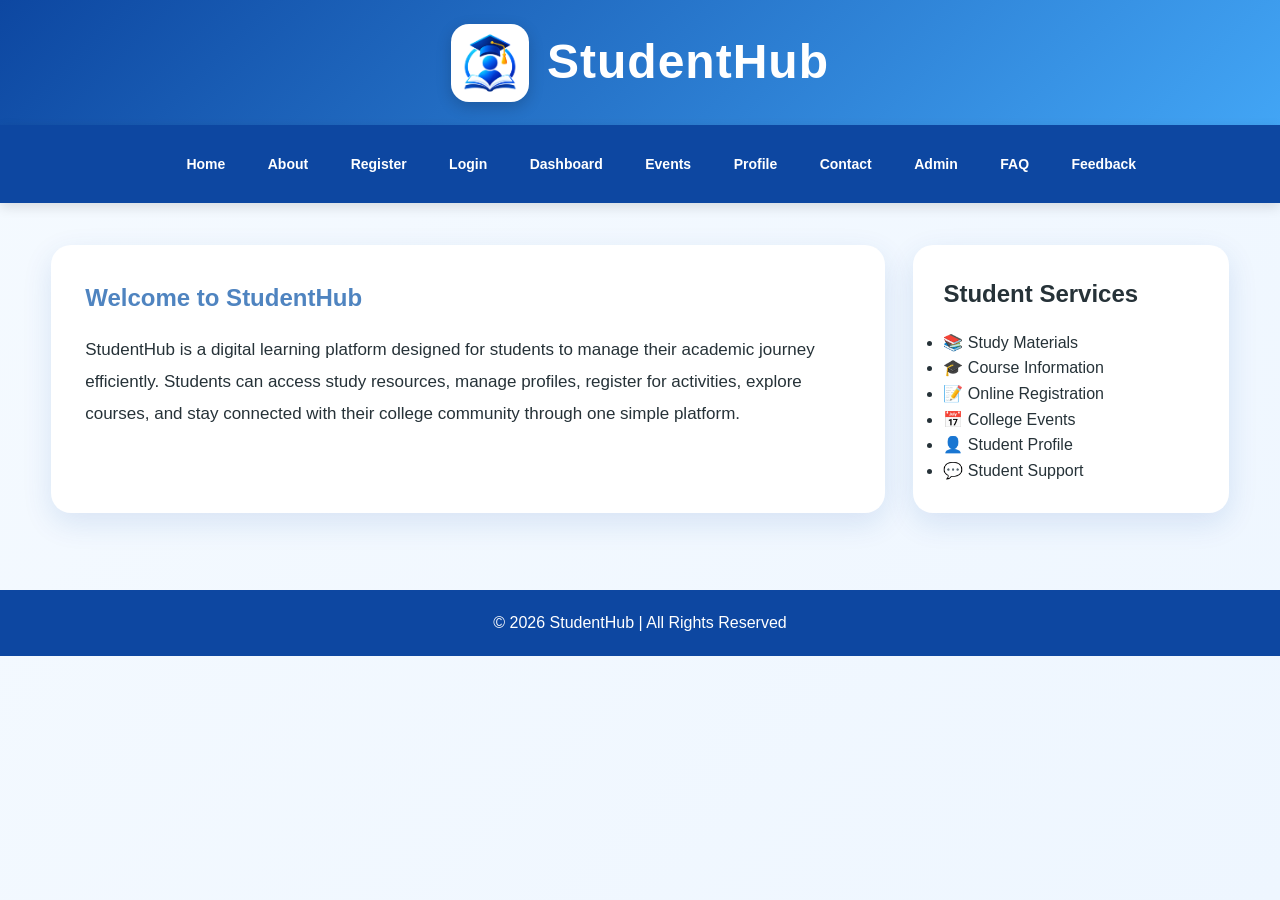
==== index.html @ ab9c8c96 "Add StudentHub project files" ====
<!DOCTYPE html>
<html lang="en">
<head>
    <meta charset="UTF-8">
    <meta name="viewport" content="width=device-width, initial-scale=1.0">
    <title>StudentHub - Home</title>
    <link rel="stylesheet" href="style.css">
</head>
<body>
<header>


<img src="logo.png" alt="StudentHub Logo">

<h1>StudentHub</h1>

</header>




<nav>

<a href="index.html"></a>
<a href="home.html">Home</a>
<a href="about.html">About</a>
<a href="register.html">Register</a>
<a href="login.html">Login</a>
<a href="dashboard.html">Dashboard</a>
<a href="events.html">Events</a>
<a href="profile.html">Profile</a>
<a href="contact.html">Contact</a>
<a href="admin.html">Admin</a>
<a href="faq.html">FAQ</a>
<a href="feedback.html">Feedback</a>

</nav>




<main>


<section>

<h2>Welcome to StudentHub</h2>


<p>

StudentHub is a digital learning platform designed for students to manage
their academic journey efficiently. Students can access study resources,
manage profiles, register for activities, explore courses, and stay connected
with their college community through one simple platform.

</p>




</section>



<aside>


<h2>Student Services</h2>


<ul>

<li>📚 Study Materials</li>

<li>🎓 Course Information</li>

<li>📝 Online Registration</li>

<li>📅 College Events</li>

<li>👤 Student Profile</li>

<li>💬 Student Support</li>


</ul>


</aside>


</main>




<footer>

<p>&copy; 2026 StudentHub | All Rights Reserved</p>

</footer>
</body>
</html>
---- style.css ----
* {
    margin: 0;
    padding: 0;
    box-sizing: border-box;
}

:root {
    --primary: #4f84c0;
    --primary-dark: #0d47a1;
    --secondary: #42a5f5;
    --light-blue: #eef6ff;
    --soft-blue: #e3f2fd;
    --white: #ffffff;
    --text: #263238;
    --muted: #607d8b;
    --shadow: 0 10px 30px rgba(13, 71, 161, 0.12);
}

html {
    scroll-behavior: smooth;
}

body {
    font-family: "Segoe UI", Arial, sans-serif;
    background: linear-gradient(135deg, #f5faff, var(--light-blue));
    color: var(--text);
    min-height: 100vh;
    line-height: 1.6;
}

header {
    background: linear-gradient(135deg, var(--primary-dark), var(--secondary));
    color: var(--white);
    min-height: 125px;
    padding: 22px 30px;
    display: flex;
    align-items: center;
    justify-content: center;
    gap: 18px;
    box-shadow: 0 4px 15px rgba(13, 71, 161, 0.18);
}

header img {
    width: 78px;
    height: 78px;
    object-fit: contain;
    border-radius: 18px;
    background: var(--white);
    padding: 5px;
    box-shadow: 0 5px 15px rgba(0, 0, 0, 0.18);
}

header h1 {
    font-size: clamp(32px, 5vw, 48px);
    letter-spacing: 1px;
    font-weight: 800;
}

nav {
    background: var(--primary-dark);
    padding: 14px 18px;
    text-align: center;
    position: sticky;
    top: 0;
    z-index: 100;
    box-shadow: 0 4px 12px rgba(0, 0, 0, 0.12);
}

nav a {
    display: inline-block;
    color: var(--white);
    text-decoration: none;
    margin: 5px 7px;
    padding: 9px 12px;
    border-radius: 8px;
    font-size: 14px;
    font-weight: 700;
    transition: 0.25s ease;
}

nav a:hover,
nav a:focus {
    background: rgba(255, 255, 255, 0.14);
    color: #ffeb3b;
    transform: translateY(-1px);
}

main {
    width: min(1200px, 92%);
    margin: 0 auto;
    padding: 42px 0;
}

.container {
    width: 100%;
    margin: auto;
}

section,
aside,
.login-box,
.register-box,
.title,
.heading,
.welcome,
.activity,
.feedback-form,
.form-box,
.profile-card,
.skills,
.help {
    background: var(--white);
    border-radius: 20px;
    box-shadow: var(--shadow);
}

section h2,
.title h2,
.heading h2,
.welcome h2,
.activity h2,
.form-box h2,
.feedback-form h2,
.help h2,
.profile-card h2,
.skills h2 {
    color: var(--primary);
}

p {
    color: var(--text);
}

button,
input,
select,
textarea {
    font-family: inherit;
}

button {
    transition: 0.25s ease;
}

button:hover {
    transform: translateY(-2px);
}

input,
select,
textarea {
    background: #fbfdff;
}

input:focus,
select:focus,
textarea:focus {
    outline: none;
    border-color: var(--primary) !important;
    box-shadow: 0 0 0 3px rgba(21, 101, 192, 0.12);
}

footer {
    background: var(--primary-dark);
    color: var(--white);
    text-align: center;
    padding: 20px;
    margin-top: 35px;
}

footer p {
    color: var(--white);
    margin: 0;
}

/* Home */
main:has(aside) {
    display: flex;
    gap: 28px;
    align-items: stretch;
}

main:has(aside) section {
    flex: 3;
    padding: 34px;
}

main:has(aside) aside {
    flex: 1;
    padding: 30px;
}

main:has(aside) section h2,
main:has(aside) aside h2 {
    margin-bottom: 16px;
}

main:has(aside) section p {
    font-size: 17px;
    line-height: 1.9;
}

main:has(aside) section img {
    width: 100%;
    margin-top: 25px;
    border-radius: 15px;
}

/* About / Admin */
.container > h2,
.container > article {
    margin-bottom: 20px;
}

.card,
article {
    transition: 0.25s ease;
}

.card:hover,
article:hover {
    transform: translateY(-4px);
}

/* Cards */
.cards,
.contact-cards,
.sections,
.events,
.skill-list {
    display: flex;
    gap: 22px;
    flex-wrap: wrap;
}

.card,
.contact-card,
.box,
.event-card,
.faq-box {
    background: var(--white);
    border-radius: 16px;
    box-shadow: 0 7px 20px rgba(13, 71, 161, 0.09);
}

/* Forms */
.login-box,
.register-box,
.form-box,
.feedback-form {
    width: min(100%, 520px);
    margin: auto;
}

label {
    display: block;
    font-weight: 700;
    color: var(--primary-dark);
    margin-bottom: 7px;
}

input,
select,
textarea {
    width: 100%;
    padding: 12px 14px;
    margin: 6px 0 18px;
    border: 1px solid #cfd8dc;
    border-radius: 10px;
    font-size: 15px;
    color: var(--text);
}

button {
    width: 100%;
    padding: 13px 16px;
    background: var(--primary);
    color: var(--white);
    border: none;
    border-radius: 10px;
    font-size: 16px;
    font-weight: 700;
    cursor: pointer;
}

button:hover {
    background: var(--primary-dark);
}

/* Login */
.login-box {
    padding: 38px;
}

.login-box h2,
.register-box h2 {
    text-align: center;
    margin-bottom: 26px;
}

.options {
    display: flex;
    justify-content: space-between;
    align-items: center;
    gap: 15px;
    margin-bottom: 20px;
}

.options label {
    display: flex;
    align-items: center;
    gap: 7px;
    margin: 0;
    font-weight: 500;
    font-size: 14px;
}

.options input {
    width: auto;
    margin: 0;
}

.options a,
.register a,
.login-link a {
    color: var(--primary);
    text-decoration: none;
    font-weight: 700;
}

.options a:hover,
.register a:hover,
.login-link a:hover {
    text-decoration: underline;
}

.register,
.login-link {
    text-align: center;
    margin-top: 20px;
}

/* Register */
.register-box {
    padding: 38px;
}

.gender {
    display: flex;
    gap: 18px;
    flex-wrap: wrap;
    margin: 8px 0 18px;
}

.gender label {
    display: flex;
    align-items: center;
    gap: 7px;
    font-weight: 500;
    margin: 0;
}

.gender input {
    width: auto;
    margin: 0;
}

/* Dashboard */
.dashboard {
    width: 100%;
}

.welcome {
    padding: 32px;
    text-align: center;
}

.welcome h2 {
    margin-bottom: 12px;
}

.welcome p {
    font-size: 17px;
}

.dashboard .cards {
    margin-top: 28px;
}

.dashboard .card {
    flex: 1 1 220px;
    padding: 26px;
    border-top: 5px solid var(--primary);
}

.dashboard .card h3 {
    color: var(--primary-dark);
    margin-bottom: 12px;
}

.activity {
    margin-top: 28px;
    padding: 30px;
}

.activity h2 {
    margin-bottom: 15px;
}

.activity ul {
    padding-left: 22px;
}

.activity li {
    margin-bottom: 10px;
}

/* Events */
.title,
.heading {
    padding: 32px;
    text-align: center;
}

.title h2,
.heading h2 {
    margin-bottom: 12px;
}

.event-section {
    margin-top: 30px;
}

.event-section > h2 {
    margin-bottom: 18px;
}

.event-card {
    flex: 1 1 280px;
    padding: 25px;
    border-top: 5px solid var(--primary);
    transition: 0.25s ease;
}

.event-card:hover {
    transform: translateY(-7px);
}

.event-card h3 {
    color: var(--primary-dark);
    margin-bottom: 10px;
}

.event-card p {
    margin-bottom: 10px;
}

.event-card span {
    color: var(--primary);
    font-weight: 700;
}

/* FAQ */
.faq-box {
    padding: 24px;
    margin-bottom: 18px;
    border-left: 6px solid var(--primary);
    transition: 0.25s ease;
}

.faq-box:hover {
    transform: translateY(-4px);
}

.faq-box h3 {
    color: var(--primary-dark);
    margin-bottom: 10px;
}

.faq-box p {
    color: #455a64;
}

/* Contact */
.contact-cards {
    margin-top: 28px;
}

.contact-card {
    flex: 1 1 220px;
    padding: 25px;
    text-align: center;
    border-top: 5px solid var(--primary);
    transition: 0.25s ease;
}

.contact-card:hover {
    transform: translateY(-6px);
}

.contact-card h3 {
    color: var(--primary-dark);
    margin-bottom: 10px;
}

/* Feedback */
.feedback-form {
    width: 100%;
    max-width: 850px;
    margin-top: 28px;
    padding: 35px;
}

.feedback-form h2 {
    text-align: center;
    margin-bottom: 25px;
}

.rating {
    display: flex;
    justify-content: space-between;
    gap: 12px;
    flex-wrap: wrap;
    margin-bottom: 22px;
}

.rating label {
    display: flex;
    align-items: center;
    gap: 6px;
    font-weight: 500;
    color: var(--text);
}

.rating input {
    width: auto;
    margin: 0;
}

/* Profile */
.profile-card {
    padding: 35px;
    text-align: center;
}

.profile-card img {
    width: 145px;
    height: 145px;
    border-radius: 50%;
    border: 5px solid var(--primary);
    object-fit: cover;
    box-shadow: 0 7px 18px rgba(21, 101, 192, 0.18);
}

.profile-card h2 {
    margin-top: 15px;
}

.profile-card p {
    margin-top: 9px;
}

.sections {
    margin-top: 28px;
}

.box {
    flex: 1 1 300px;
    padding: 26px;
    border-top: 5px solid var(--primary);
}

.box h3 {
    color: var(--primary-dark);
    margin-bottom: 14px;
}

.box p {
    margin-bottom: 10px;
}

.skills {
    margin-top: 28px;
    padding: 30px;
}

.skills h2 {
    margin-bottom: 18px;
}

.skill {
    background: var(--soft-blue);
    color: var(--primary-dark);
    padding: 9px 18px;
    border-radius: 25px;
    font-weight: 700;
}

/* Admin */
main section {
    padding: 35px;
}

main section > h2 {
    margin-bottom: 25px;
}

main article {
    background: #f8fbff;
    border-left: 6px solid var(--primary);
    padding: 23px;
    margin-bottom: 18px;
    border-radius: 12px;
}

main article h3 {
    color: var(--primary);
    margin-bottom: 8px;
}

/* Mobile */
@media (max-width: 900px) {
    main:has(aside) {
        flex-direction: column;
    }

    .cards,
    .contact-cards,
    .sections {
        flex-direction: column;
    }

    .event-card {
        flex-basis: 100%;
    }
}

@media (max-width: 700px) {
    header {
        min-height: 105px;
        padding: 18px;
    }

    header img {
        width: 62px;
        height: 62px;
    }

    nav {
        position: static;
    }

    nav a {
        margin: 3px;
        padding: 7px 9px;
        font-size: 13px;
    }

    main {
        width: 94%;
        padding: 25px 0;
    }

    main section,
    main:has(aside) section,
    main:has(aside) aside,
    .login-box,
    .register-box,
    .feedback-form,
    .profile-card,
    .skills,
    .activity,
    .welcome,
    .title,
    .heading {
        padding: 24px;
    }

    .options {
        align-items: flex-start;
        flex-direction: column;
    }

    .rating {
        flex-direction: column;
    }
}
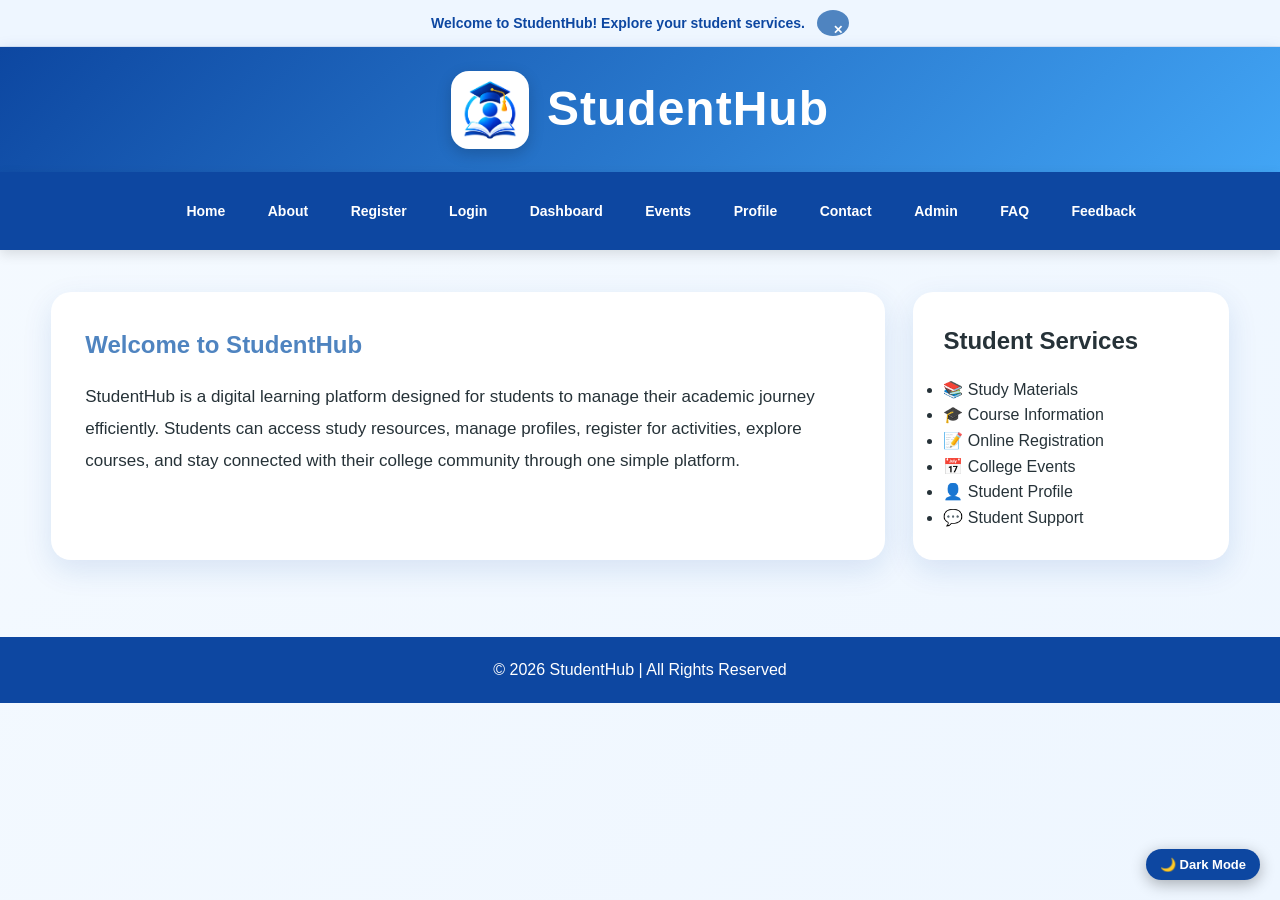
==== commit a79de324: "Upload my project" ====
--- a/index.html
+++ b/index.html
@@ -5,6 +5,7 @@
     <meta name="viewport" content="width=device-width, initial-scale=1.0">
     <title>StudentHub - Home</title>
     <link rel="stylesheet" href="style.css">
+    <script src="script.js" defer></script>
 </head>
 <body>
 <header>
@@ -35,6 +36,7 @@
 <a href="feedback.html">Feedback</a>
 
 </nav>
+
 
 
 
--- a/style.css
+++ b/style.css
@@ -685,3 +685,136 @@
         flex-direction: column;
     }
 }
+
+/* --- Dark Theme Color Palettes --- */
+.dark-theme {
+    --primary: #64b5f6;
+    --primary-dark: #90caf9;
+    --secondary: #1e88e5;
+    --light-blue: #121824;
+    --soft-blue: #1a2332;
+    --white: #1e293b;
+    --text: #f1f5f9;
+    --muted: #ffffff;
+    --shadow: 0 10px 30px rgba(0, 0, 0, 0.4);
+}
+
+.dark-theme input, 
+.dark-theme select, 
+.dark-theme textarea {
+    background: #0f172a;
+    color: var(--text);
+    border-color: #334155;
+}
+
+/* Smooth transition when switching themes */
+body, header, nav, section, aside, .card, .contact-card, .box, .event-card, .faq-box, .login-box, .register-box, .form-box, .feedback-form, .profile-card {
+    transition: background-color 0.3s ease, color 0.3s ease, border-color 0.3s ease;
+
+}
+/* --- 1. Notification Banner --- */
+.notice-banner {
+    background: var(--light-blue);
+    color: var(--primary-dark);
+    text-align: center;
+    padding: 10px 20px;
+    font-size: 14px;
+    font-weight: 600;
+    display: flex;
+    justify-content: center;
+    align-items: center;
+    gap: 12px;
+    border-bottom: 1px solid rgba(13, 71, 161, 0.1);
+}
+.notice-close {
+    background: var(--primary);
+    color: var(--white);
+    border: none;
+    border-radius: 50%;
+    width: 22px;
+    height: 22px;
+    font-size: 12px;
+    cursor: pointer;
+}
+
+/* --- Floating Dark Mode Button (Fixed Bottom-Right Corner) --- */
+#theme-toggle {
+    position: fixed !important;
+    bottom: 20px !important;
+    right: 20px !important;
+    width: auto !important;          
+    max-width: max-content !important; 
+    z-index: 9999 !important;
+    background: var(--primary-dark) !important;
+    color: var(--white) !important;
+    border: none !important;
+    padding: 8px 14px !important;
+    border-radius: 20px !important;
+    cursor: pointer !important;
+    font-weight: 600 !important;
+    font-size: 13px !important;
+    box-shadow: 0 4px 15px rgba(0, 0, 0, 0.3) !important;
+    display: flex !important;
+    align-items: center !important;
+    gap: 6px !important;
+    transition: 0.25s ease !important;
+}
+
+#theme-toggle:hover {
+    background: var(--primary) !important;
+    transform: translateY(-2px) !important;
+}
+/* --- 3. Hamburger Menu (Mobile) --- */
+.hamburger {
+    display: none;
+    background: none;
+    border: none;
+    color: var(--white);
+    font-size: 24px;
+    cursor: pointer;
+    padding: 10px;
+}
+@media (max-width: 700px) {
+    .hamburger { display: block; }
+    nav { display: none; flex-direction: column; }
+    nav.active { display: flex; }
+}
+
+/* --- 4. Collapsible FAQ --- */
+.faq-box {
+    cursor: pointer;
+}
+.faq-answer {
+    display: none;
+    margin-top: 10px;
+    color: var(--muted);
+}
+.faq-box.active .faq-answer {
+    display: block;
+}
+
+/* --- 5. Modal Popup --- */
+.modal-overlay {
+    position: fixed;
+    top: 0; left: 0; width: 100%; height: 100%;
+    background: rgba(0,0,0,0.5);
+    display: flex; justify-content: center; align-items: center;
+    z-index: 2000;
+    opacity: 0; pointer-events: none;
+    transition: opacity 0.3s ease;
+}
+.modal-overlay.open { opacity: 1; pointer-events: auto; }
+.modal-content {
+    background: var(--white);
+    padding: 30px; border-radius: 15px; width: 90%; max-width: 400px;
+    text-align: center;
+}
+
+/* --- 6. Content Slider --- */
+.slider-container {
+    position: relative; overflow: hidden; border-radius: 15px; margin: 20px 0;
+}
+.slide {
+    display: none; padding: 40px; text-align: center; background: var(--soft-blue);
+}
+.slide.active { display: block; }
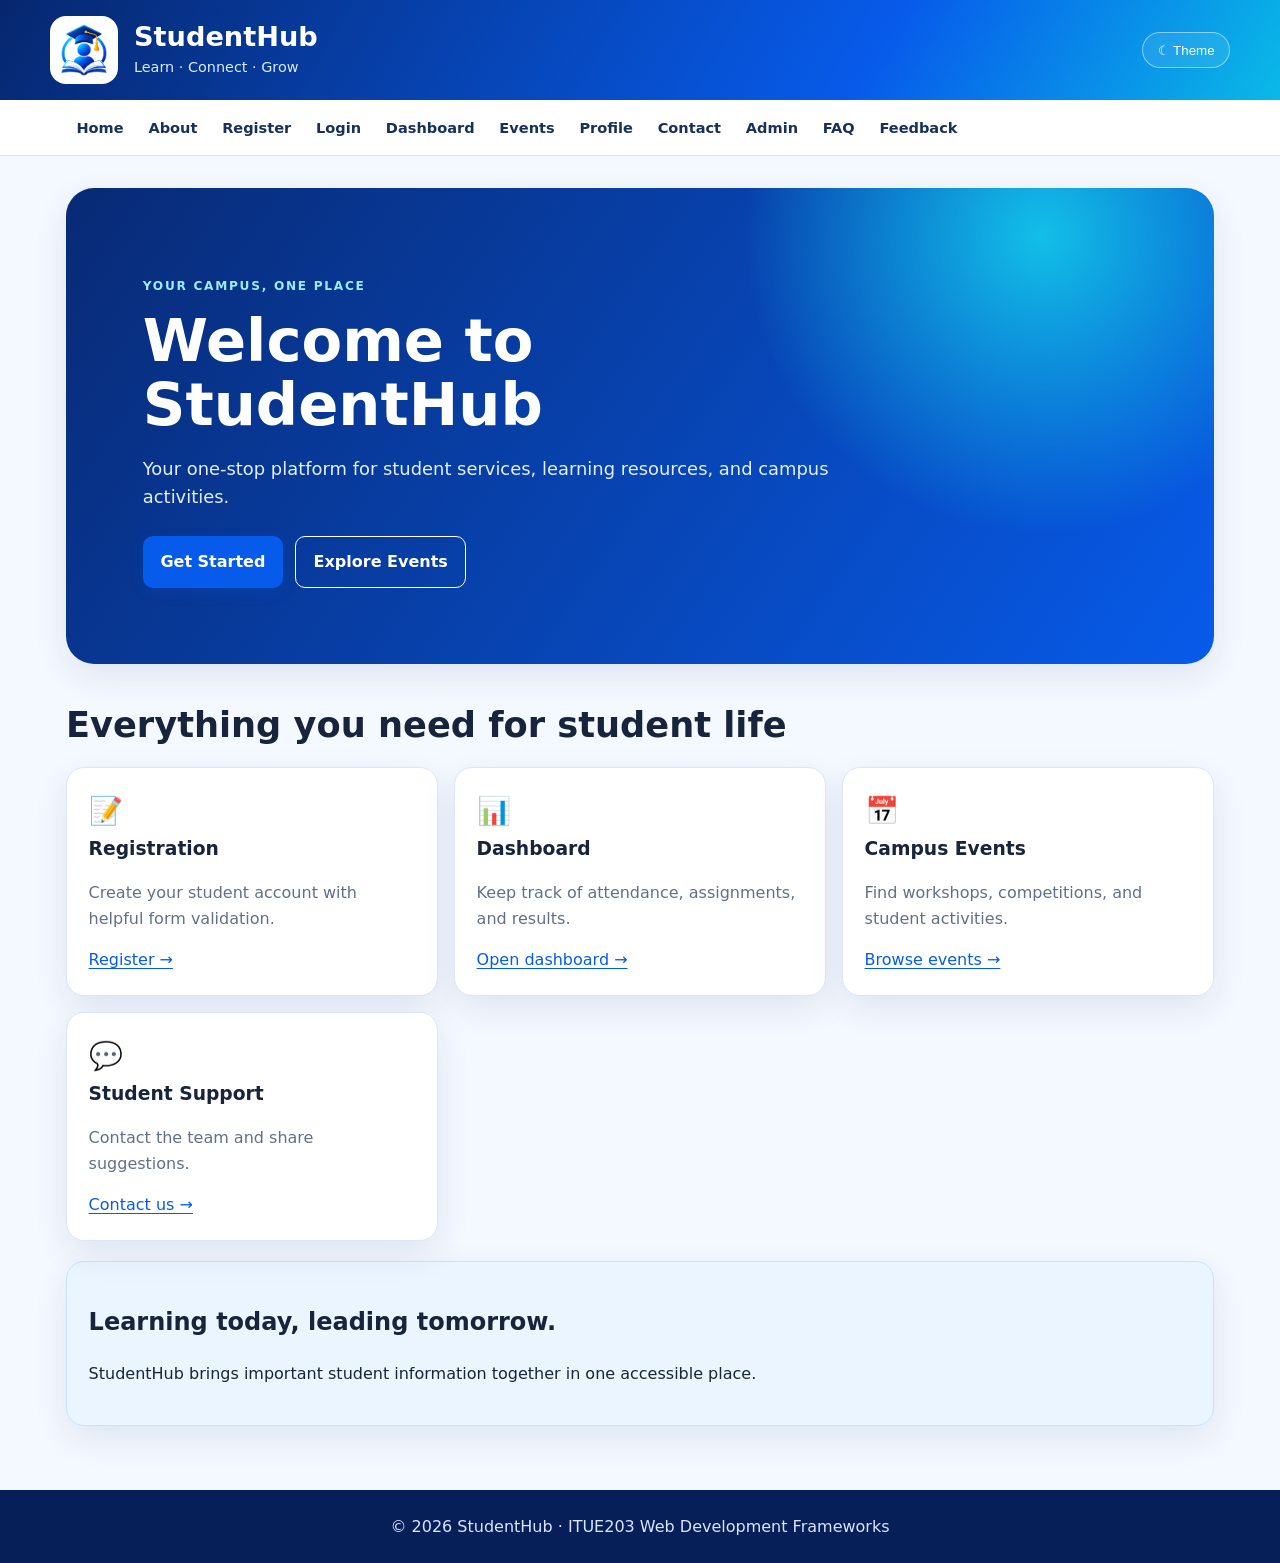
==== commit d66c0465: "Upload new folder files" ====
--- a/index.html
+++ b/index.html
@@ -1,29 +1,22 @@
-<!DOCTYPE html>
+<!doctype html>
 <html lang="en">
 <head>
-    <meta charset="UTF-8">
-    <meta name="viewport" content="width=device-width, initial-scale=1.0">
-    <title>StudentHub - Home</title>
-    <link rel="stylesheet" href="style.css">
-    <script src="script.js" defer></script>
+  <meta charset="utf-8">
+  <meta name="viewport" content="width=device-width, initial-scale=1">
+  <meta name="description" content="StudentHub student portal">
+  <title>Home | StudentHub</title>
+  <link rel="stylesheet" href="style.css">
 </head>
 <body>
-<header>
-
-
-<img src="logo.png" alt="StudentHub Logo">
-
-<h1>StudentHub</h1>
-
+<a class="skip-link" href="#main">Skip to content</a>
+<header class="site-header">
+  <img src="assets/logo.png" alt="StudentHub education logo" class="logo">
+  <div><h1>StudentHub</h1><p>Learn · Connect · Grow</p></div>
+  <button class="theme-toggle" id="themeToggle" type="button" aria-label="Toggle light and dark theme">☾ Theme</button>
 </header>
-
-
-
-
-<nav>
-
-<a href="index.html"></a>
-<a href="home.html">Home</a>
+<nav class="main-nav" aria-label="Main navigation">
+  <button class="menu-toggle" id="menuToggle" aria-expanded="false" aria-controls="navLinks">☰ Menu</button>
+  <div class="nav-links" id="navLinks"><a href="index.html">Home</a>
 <a href="about.html">About</a>
 <a href="register.html">Register</a>
 <a href="login.html">Login</a>
@@ -33,74 +26,27 @@
 <a href="contact.html">Contact</a>
 <a href="admin.html">Admin</a>
 <a href="faq.html">FAQ</a>
-<a href="feedback.html">Feedback</a>
+<a href="feedback.html">Feedback</a></div>
+</nav>
+<main id="main" class="page-wrap">
 
-</nav>
-
-
-
-
-
-<main>
-
-
-<section>
-
-<h2>Welcome to StudentHub</h2>
-
-
-<p>
-
-StudentHub is a digital learning platform designed for students to manage
-their academic journey efficiently. Students can access study resources,
-manage profiles, register for activities, explore courses, and stay connected
-with their college community through one simple platform.
-
-</p>
-
-
-
-
+<section class="hero">
+  <p class="eyebrow">YOUR CAMPUS, ONE PLACE</p>
+  <h2>Welcome to StudentHub</h2>
+  <p class="lead">Your one-stop platform for student services, learning resources, and campus activities.</p>
+  <div class="hero-actions"><a class="button" href="register.html">Get Started</a><a class="button button-outline" href="events.html">Explore Events</a></div>
 </section>
-
-
-
-<aside>
-
-
-<h2>Student Services</h2>
-
-
-<ul>
-
-<li>📚 Study Materials</li>
-
-<li>🎓 Course Information</li>
-
-<li>📝 Online Registration</li>
-
-<li>📅 College Events</li>
-
-<li>👤 Student Profile</li>
-
-<li>💬 Student Support</li>
-
-
-</ul>
-
-
-</aside>
-
+<section class="section"><h2>Everything you need for student life</h2><div class="card-grid">
+<article class="card"><span class="card-icon">📝</span><h3>Registration</h3><p>Create your student account with helpful form validation.</p><a href="register.html">Register →</a></article>
+<article class="card"><span class="card-icon">📊</span><h3>Dashboard</h3><p>Keep track of attendance, assignments, and results.</p><a href="dashboard.html">Open dashboard →</a></article>
+<article class="card"><span class="card-icon">📅</span><h3>Campus Events</h3><p>Find workshops, competitions, and student activities.</p><a href="events.html">Browse events →</a></article>
+<article class="card"><span class="card-icon">💬</span><h3>Student Support</h3><p>Contact the team and share suggestions.</p><a href="contact.html">Contact us →</a></article>
+</div></section>
+<section class="notice"><h2>Learning today, leading tomorrow.</h2><p>StudentHub brings important student information together in one accessible place.</p></section>
 
 </main>
+<footer class="site-footer"><p>&copy; 2026 StudentHub · ITUE203 Web Development Frameworks</p></footer>
+<script src="script.js" defer></script>
 
-
-
-
-<footer>
-
-<p>&copy; 2026 StudentHub | All Rights Reserved</p>
-
-</footer>
 </body>
-</html>
+</html>
--- a/style.css
+++ b/style.css
@@ -1,820 +1,34 @@
-* {
-    margin: 0;
-    padding: 0;
-    box-sizing: border-box;
+:root{--navy:#092b72;--blue:#075bea;--cyan:#12bfe8;--ink:#17243b;--muted:#61708a;--paper:#f4f8ff;--card:#fff;--line:#dce6f4;--accent:#ffbd19;--shadow:0 12px 35px rgba(13,48,105,.09)}
+*{box-sizing:border-box}html{scroll-behavior:smooth}body{margin:0;background:var(--paper);color:var(--ink);font:16px/1.6 system-ui,-apple-system,BlinkMacSystemFont,"Segoe UI",sans-serif}a{color:#075bea;text-underline-offset:3px}a:focus-visible,button:focus-visible,input:focus-visible,select:focus-visible,textarea:focus-visible{outline:3px solid #ffbd19;outline-offset:3px}.skip-link{position:absolute;left:-9999px;top:0;background:#fff;padding:.7rem;z-index:99}.skip-link:focus{left:1rem}.site-header{display:flex;align-items:center;gap:1rem;padding:1rem max(1rem,calc((100% - 1180px)/2));background:linear-gradient(120deg,#06276f,#075bea 68%,#0ab9e7);color:#fff}.site-header .logo{width:68px;height:68px;object-fit:contain;background:#fff;border-radius:16px;padding:4px}.site-header h1{margin:0;font-size:1.7rem;line-height:1.2}.site-header p{margin:.15rem 0 0;color:#d8edff;font-size:.9rem}.theme-toggle{margin-left:auto;border:1px solid #ffffff77;background:#ffffff16;color:#fff;border-radius:999px;padding:.6rem .9rem;cursor:pointer}.main-nav{background:#fff;border-bottom:1px solid var(--line);position:sticky;top:0;z-index:20}.nav-links{max-width:1180px;margin:auto;display:flex;flex-wrap:wrap;gap:.25rem;padding:.45rem 1rem}.nav-links a{padding:.55rem .65rem;text-decoration:none;color:#17315d;border-radius:8px;font-weight:600;font-size:.91rem}.nav-links a:hover,.nav-links a:focus{background:#eaf3ff;color:#064fd0}.menu-toggle{display:none}.page-wrap{max-width:1180px;margin:0 auto;padding:2rem 1rem 4rem;min-height:65vh}.hero{padding:clamp(2rem,6vw,5rem);border-radius:28px;color:#fff;background:radial-gradient(circle at 85% 10%,#12bfe8 0,transparent 28%),linear-gradient(125deg,#082a75,#075bea);box-shadow:var(--shadow)}.hero h2{font-size:clamp(2rem,5vw,3.7rem);line-height:1.08;max-width:750px;margin:.25rem 0 1rem}.lead{font-size:1.12rem;color:var(--muted);max-width:760px}.hero .lead{color:#e3efff}.eyebrow{font-size:.76rem;letter-spacing:.14em;font-weight:800;color:#087bd7}.hero .eyebrow{color:#9cecff}.hero-actions{display:flex;flex-wrap:wrap;gap:.75rem;margin-top:1.5rem}.button{display:inline-flex;justify-content:center;align-items:center;background:#075bea;color:white;border:0;border-radius:10px;padding:.75rem 1.1rem;font:inherit;font-weight:750;text-decoration:none;cursor:pointer;box-shadow:0 5px 14px #075bea26}.button:hover{background:#0646b5}.button-outline{background:transparent;border:1px solid currentColor;color:inherit;box-shadow:none}.hero .button-outline{color:#fff}.section,.page-heading{margin:2.5rem 0 1.25rem}.section h2,.page-heading h2{font-size:clamp(1.6rem,3vw,2.2rem);line-height:1.2;margin:.2rem 0 .6rem}.card-grid{display:grid;grid-template-columns:repeat(3,minmax(0,1fr));gap:1rem;margin:1.25rem 0}.card,.stat-card,.form-panel,.notice{background:var(--card);border:1px solid var(--line);border-radius:18px;padding:1.35rem;box-shadow:var(--shadow)}.card h3{margin:.1rem 0 .5rem}.card p{color:var(--muted)}.card-icon{font-size:1.7rem}.notice{background:#eaf5ff;border-color:#c9e3ff}.site-footer{text-align:center;padding:1.5rem;background:#061f58;color:#d8e6ff}.site-footer p{margin:0}.form-panel{margin:1rem auto;max-width:850px}.form-panel.narrow{max-width:720px}.form-grid{display:grid;grid-template-columns:repeat(2,minmax(0,1fr));gap:1rem}.field{display:flex;flex-direction:column;gap:.35rem;margin:0 0 1rem}.field label,legend{font-weight:700}.field input,.field select,.field textarea,.toolbar input,.toolbar select{width:100%;padding:.75rem .8rem;border:1px solid #bdcbe0;border-radius:9px;background:var(--card);color:var(--ink);font:inherit}.field textarea{resize:vertical}.field fieldset{border:0}.inline{display:inline-flex;align-items:center;gap:.35rem;margin:.25rem .8rem .25rem 0}.inline input,.check-line input{width:auto}.check-line{display:flex;align-items:center;gap:.5rem;margin:1rem 0}.error{color:#b42318;min-height:1rem}.muted{color:var(--muted);font-size:.9rem}.stats-grid{display:grid;grid-template-columns:repeat(4,minmax(0,1fr));gap:1rem}.stat-card{display:flex;flex-direction:column;gap:.25rem}.stat-card strong{font-size:2.1rem;color:#075bea}.progress{height:8px;background:#dce9fc;border-radius:10px;overflow:hidden}.progress span{display:block;height:100%;background:linear-gradient(90deg,#12bfe8,#075bea)}.profile-hero{display:flex;align-items:center;gap:1.5rem;background:linear-gradient(120deg,#e7f5ff,#fff);border:1px solid var(--line);border-radius:20px;padding:1.5rem}.profile-picture{width:145px;height:145px;object-fit:cover;border-radius:50%;border:5px solid white;box-shadow:var(--shadow)}.profile-hero h2{margin:.2rem 0}.pill{display:inline-block;padding:.25rem .7rem;background:#e3f1ff;color:#0646b5;border-radius:999px;font-size:.85rem;font-weight:700}.skill-list{display:flex;flex-wrap:wrap;gap:.6rem}.skill-list span{background:#e8f2ff;border:1px solid #d2e5ff;border-radius:999px;padding:.45rem .8rem}.toolbar{display:grid;grid-template-columns:auto minmax(160px,1fr) auto minmax(160px,.6fr);align-items:center;gap:.6rem;background:var(--card);padding:1rem;border:1px solid var(--line);border-radius:14px}.event-card .event-meta{font-size:.88rem;color:var(--muted)}.pagination{display:flex;justify-content:center;align-items:center;gap:1rem;margin:1.5rem}.faq-list details{background:var(--card);border:1px solid var(--line);border-radius:12px;padding:1rem 1.2rem;margin:.75rem 0}.faq-list summary{font-weight:750;cursor:pointer}.faq-list p{color:var(--muted)}body.dark{--paper:#0d1424;--card:#151f33;--ink:#eaf0ff;--muted:#afbdd5;--line:#2a3a55;--shadow:0 12px 35px #0003}body.dark .main-nav{background:#101a2c}body.dark .nav-links a{color:#e4edff}body.dark .nav-links a:hover{background:#233858}body.dark .notice,body.dark .profile-hero{background:#182b48}body.dark .skill-list span,body.dark .pill{background:#233958;color:#dbeaff;border-color:#344b70}
+@media(max-width:850px){.card-grid{grid-template-columns:repeat(2,minmax(0,1fr))}.stats-grid{grid-template-columns:repeat(2,minmax(0,1fr))}.nav-links{gap:0}.nav-links a{font-size:.85rem;padding:.45rem}.toolbar{grid-template-columns:1fr 2fr}}
+@media(max-width:600px){.site-header{padding:1rem;gap:.7rem}.site-header .logo{width:52px;height:52px}.site-header h1{font-size:1.35rem}.theme-toggle{font-size:.8rem;padding:.45rem}.menu-toggle{display:block;width:100%;text-align:left;padding:.8rem 1rem;border:0;background:#fff;color:#17315d;font:inherit;font-weight:750}.nav-links{display:none;flex-direction:column;padding:.3rem 1rem 1rem}.nav-links.open{display:flex}.nav-links a{font-size:1rem}.page-wrap{padding:1.2rem .85rem 2.5rem}.card-grid,.stats-grid,.form-grid{grid-template-columns:1fr}.profile-hero{align-items:flex-start;flex-direction:column}.profile-picture{width:110px;height:110px}.toolbar{grid-template-columns:1fr}.hero{border-radius:18px}.hero h2{font-size:2.3rem}.pagination{gap:.5rem}.pagination .button{padding:.6rem .7rem}}
+
+/* Bottom Right Fixed Logout Button */
+.logout-btn {
+    background-color: #ef4444; 
+    color: #ffffff !important;
+    padding: 12px 24px;
+    border-radius: 30px; /* Thodu vadhu gol (pill shape) jethi corner ma mast lage */
+    font-weight: 600;
+    text-decoration: none;
+    letter-spacing: 0.5px;
+    transition: all 0.3s ease;
+    box-shadow: 0 4px 12px rgba(239, 68, 68, 0.3);
+    
+    /* Ahi thi button bottom-right corner ma fix thase */
+    position: fixed;
+    bottom: 30px;
+    right: 30px;
+    z-index: 9999; /* Button badha content ni upar rahe te mate */
 }
 
-:root {
-    --primary: #4f84c0;
-    --primary-dark: #0d47a1;
-    --secondary: #42a5f5;
-    --light-blue: #eef6ff;
-    --soft-blue: #e3f2fd;
-    --white: #ffffff;
-    --text: #263238;
-    --muted: #607d8b;
-    --shadow: 0 10px 30px rgba(13, 71, 161, 0.12);
+.logout-btn:hover {
+    background-color: #dc2626; 
+    box-shadow: 0 6px 16px rgba(239, 68, 68, 0.5);
+    transform: translateY(-3px); 
 }
 
-html {
-    scroll-behavior: smooth;
-}
-
-body {
-    font-family: "Segoe UI", Arial, sans-serif;
-    background: linear-gradient(135deg, #f5faff, var(--light-blue));
-    color: var(--text);
-    min-height: 100vh;
-    line-height: 1.6;
-}
-
-header {
-    background: linear-gradient(135deg, var(--primary-dark), var(--secondary));
-    color: var(--white);
-    min-height: 125px;
-    padding: 22px 30px;
-    display: flex;
-    align-items: center;
-    justify-content: center;
-    gap: 18px;
-    box-shadow: 0 4px 15px rgba(13, 71, 161, 0.18);
-}
-
-header img {
-    width: 78px;
-    height: 78px;
-    object-fit: contain;
-    border-radius: 18px;
-    background: var(--white);
-    padding: 5px;
-    box-shadow: 0 5px 15px rgba(0, 0, 0, 0.18);
-}
-
-header h1 {
-    font-size: clamp(32px, 5vw, 48px);
-    letter-spacing: 1px;
-    font-weight: 800;
-}
-
-nav {
-    background: var(--primary-dark);
-    padding: 14px 18px;
-    text-align: center;
-    position: sticky;
-    top: 0;
-    z-index: 100;
-    box-shadow: 0 4px 12px rgba(0, 0, 0, 0.12);
-}
-
-nav a {
-    display: inline-block;
-    color: var(--white);
-    text-decoration: none;
-    margin: 5px 7px;
-    padding: 9px 12px;
-    border-radius: 8px;
-    font-size: 14px;
-    font-weight: 700;
-    transition: 0.25s ease;
-}
-
-nav a:hover,
-nav a:focus {
-    background: rgba(255, 255, 255, 0.14);
-    color: #ffeb3b;
-    transform: translateY(-1px);
-}
-
-main {
-    width: min(1200px, 92%);
-    margin: 0 auto;
-    padding: 42px 0;
-}
-
-.container {
-    width: 100%;
-    margin: auto;
-}
-
-section,
-aside,
-.login-box,
-.register-box,
-.title,
-.heading,
-.welcome,
-.activity,
-.feedback-form,
-.form-box,
-.profile-card,
-.skills,
-.help {
-    background: var(--white);
-    border-radius: 20px;
-    box-shadow: var(--shadow);
-}
-
-section h2,
-.title h2,
-.heading h2,
-.welcome h2,
-.activity h2,
-.form-box h2,
-.feedback-form h2,
-.help h2,
-.profile-card h2,
-.skills h2 {
-    color: var(--primary);
-}
-
-p {
-    color: var(--text);
-}
-
-button,
-input,
-select,
-textarea {
-    font-family: inherit;
-}
-
-button {
-    transition: 0.25s ease;
-}
-
-button:hover {
-    transform: translateY(-2px);
-}
-
-input,
-select,
-textarea {
-    background: #fbfdff;
-}
-
-input:focus,
-select:focus,
-textarea:focus {
-    outline: none;
-    border-color: var(--primary) !important;
-    box-shadow: 0 0 0 3px rgba(21, 101, 192, 0.12);
-}
-
-footer {
-    background: var(--primary-dark);
-    color: var(--white);
-    text-align: center;
-    padding: 20px;
-    margin-top: 35px;
-}
-
-footer p {
-    color: var(--white);
-    margin: 0;
-}
-
-/* Home */
-main:has(aside) {
-    display: flex;
-    gap: 28px;
-    align-items: stretch;
-}
-
-main:has(aside) section {
-    flex: 3;
-    padding: 34px;
-}
-
-main:has(aside) aside {
-    flex: 1;
-    padding: 30px;
-}
-
-main:has(aside) section h2,
-main:has(aside) aside h2 {
-    margin-bottom: 16px;
-}
-
-main:has(aside) section p {
-    font-size: 17px;
-    line-height: 1.9;
-}
-
-main:has(aside) section img {
-    width: 100%;
-    margin-top: 25px;
-    border-radius: 15px;
-}
-
-/* About / Admin */
-.container > h2,
-.container > article {
-    margin-bottom: 20px;
-}
-
-.card,
-article {
-    transition: 0.25s ease;
-}
-
-.card:hover,
-article:hover {
-    transform: translateY(-4px);
-}
-
-/* Cards */
-.cards,
-.contact-cards,
-.sections,
-.events,
-.skill-list {
-    display: flex;
-    gap: 22px;
-    flex-wrap: wrap;
-}
-
-.card,
-.contact-card,
-.box,
-.event-card,
-.faq-box {
-    background: var(--white);
-    border-radius: 16px;
-    box-shadow: 0 7px 20px rgba(13, 71, 161, 0.09);
-}
-
-/* Forms */
-.login-box,
-.register-box,
-.form-box,
-.feedback-form {
-    width: min(100%, 520px);
-    margin: auto;
-}
-
-label {
-    display: block;
-    font-weight: 700;
-    color: var(--primary-dark);
-    margin-bottom: 7px;
-}
-
-input,
-select,
-textarea {
-    width: 100%;
-    padding: 12px 14px;
-    margin: 6px 0 18px;
-    border: 1px solid #cfd8dc;
-    border-radius: 10px;
-    font-size: 15px;
-    color: var(--text);
-}
-
-button {
-    width: 100%;
-    padding: 13px 16px;
-    background: var(--primary);
-    color: var(--white);
-    border: none;
-    border-radius: 10px;
-    font-size: 16px;
-    font-weight: 700;
-    cursor: pointer;
-}
-
-button:hover {
-    background: var(--primary-dark);
-}
-
-/* Login */
-.login-box {
-    padding: 38px;
-}
-
-.login-box h2,
-.register-box h2 {
-    text-align: center;
-    margin-bottom: 26px;
-}
-
-.options {
-    display: flex;
-    justify-content: space-between;
-    align-items: center;
-    gap: 15px;
-    margin-bottom: 20px;
-}
-
-.options label {
-    display: flex;
-    align-items: center;
-    gap: 7px;
-    margin: 0;
-    font-weight: 500;
-    font-size: 14px;
-}
-
-.options input {
-    width: auto;
-    margin: 0;
-}
-
-.options a,
-.register a,
-.login-link a {
-    color: var(--primary);
-    text-decoration: none;
-    font-weight: 700;
-}
-
-.options a:hover,
-.register a:hover,
-.login-link a:hover {
-    text-decoration: underline;
-}
-
-.register,
-.login-link {
-    text-align: center;
-    margin-top: 20px;
-}
-
-/* Register */
-.register-box {
-    padding: 38px;
-}
-
-.gender {
-    display: flex;
-    gap: 18px;
-    flex-wrap: wrap;
-    margin: 8px 0 18px;
-}
-
-.gender label {
-    display: flex;
-    align-items: center;
-    gap: 7px;
-    font-weight: 500;
-    margin: 0;
-}
-
-.gender input {
-    width: auto;
-    margin: 0;
-}
-
-/* Dashboard */
-.dashboard {
-    width: 100%;
-}
-
-.welcome {
-    padding: 32px;
-    text-align: center;
-}
-
-.welcome h2 {
-    margin-bottom: 12px;
-}
-
-.welcome p {
-    font-size: 17px;
-}
-
-.dashboard .cards {
-    margin-top: 28px;
-}
-
-.dashboard .card {
-    flex: 1 1 220px;
-    padding: 26px;
-    border-top: 5px solid var(--primary);
-}
-
-.dashboard .card h3 {
-    color: var(--primary-dark);
-    margin-bottom: 12px;
-}
-
-.activity {
-    margin-top: 28px;
-    padding: 30px;
-}
-
-.activity h2 {
-    margin-bottom: 15px;
-}
-
-.activity ul {
-    padding-left: 22px;
-}
-
-.activity li {
-    margin-bottom: 10px;
-}
-
-/* Events */
-.title,
-.heading {
-    padding: 32px;
-    text-align: center;
-}
-
-.title h2,
-.heading h2 {
-    margin-bottom: 12px;
-}
-
-.event-section {
-    margin-top: 30px;
-}
-
-.event-section > h2 {
-    margin-bottom: 18px;
-}
-
-.event-card {
-    flex: 1 1 280px;
-    padding: 25px;
-    border-top: 5px solid var(--primary);
-    transition: 0.25s ease;
-}
-
-.event-card:hover {
-    transform: translateY(-7px);
-}
-
-.event-card h3 {
-    color: var(--primary-dark);
-    margin-bottom: 10px;
-}
-
-.event-card p {
-    margin-bottom: 10px;
-}
-
-.event-card span {
-    color: var(--primary);
-    font-weight: 700;
-}
-
-/* FAQ */
-.faq-box {
-    padding: 24px;
-    margin-bottom: 18px;
-    border-left: 6px solid var(--primary);
-    transition: 0.25s ease;
-}
-
-.faq-box:hover {
-    transform: translateY(-4px);
-}
-
-.faq-box h3 {
-    color: var(--primary-dark);
-    margin-bottom: 10px;
-}
-
-.faq-box p {
-    color: #455a64;
-}
-
-/* Contact */
-.contact-cards {
-    margin-top: 28px;
-}
-
-.contact-card {
-    flex: 1 1 220px;
-    padding: 25px;
-    text-align: center;
-    border-top: 5px solid var(--primary);
-    transition: 0.25s ease;
-}
-
-.contact-card:hover {
-    transform: translateY(-6px);
-}
-
-.contact-card h3 {
-    color: var(--primary-dark);
-    margin-bottom: 10px;
-}
-
-/* Feedback */
-.feedback-form {
-    width: 100%;
-    max-width: 850px;
-    margin-top: 28px;
-    padding: 35px;
-}
-
-.feedback-form h2 {
-    text-align: center;
-    margin-bottom: 25px;
-}
-
-.rating {
-    display: flex;
-    justify-content: space-between;
-    gap: 12px;
-    flex-wrap: wrap;
-    margin-bottom: 22px;
-}
-
-.rating label {
-    display: flex;
-    align-items: center;
-    gap: 6px;
-    font-weight: 500;
-    color: var(--text);
-}
-
-.rating input {
-    width: auto;
-    margin: 0;
-}
-
-/* Profile */
-.profile-card {
-    padding: 35px;
-    text-align: center;
-}
-
-.profile-card img {
-    width: 145px;
-    height: 145px;
-    border-radius: 50%;
-    border: 5px solid var(--primary);
-    object-fit: cover;
-    box-shadow: 0 7px 18px rgba(21, 101, 192, 0.18);
-}
-
-.profile-card h2 {
-    margin-top: 15px;
-}
-
-.profile-card p {
-    margin-top: 9px;
-}
-
-.sections {
-    margin-top: 28px;
-}
-
-.box {
-    flex: 1 1 300px;
-    padding: 26px;
-    border-top: 5px solid var(--primary);
-}
-
-.box h3 {
-    color: var(--primary-dark);
-    margin-bottom: 14px;
-}
-
-.box p {
-    margin-bottom: 10px;
-}
-
-.skills {
-    margin-top: 28px;
-    padding: 30px;
-}
-
-.skills h2 {
-    margin-bottom: 18px;
-}
-
-.skill {
-    background: var(--soft-blue);
-    color: var(--primary-dark);
-    padding: 9px 18px;
-    border-radius: 25px;
-    font-weight: 700;
-}
-
-/* Admin */
-main section {
-    padding: 35px;
-}
-
-main section > h2 {
-    margin-bottom: 25px;
-}
-
-main article {
-    background: #f8fbff;
-    border-left: 6px solid var(--primary);
-    padding: 23px;
-    margin-bottom: 18px;
-    border-radius: 12px;
-}
-
-main article h3 {
-    color: var(--primary);
-    margin-bottom: 8px;
-}
-
-/* Mobile */
-@media (max-width: 900px) {
-    main:has(aside) {
-        flex-direction: column;
-    }
-
-    .cards,
-    .contact-cards,
-    .sections {
-        flex-direction: column;
-    }
-
-    .event-card {
-        flex-basis: 100%;
-    }
-}
-
-@media (max-width: 700px) {
-    header {
-        min-height: 105px;
-        padding: 18px;
-    }
-
-    header img {
-        width: 62px;
-        height: 62px;
-    }
-
-    nav {
-        position: static;
-    }
-
-    nav a {
-        margin: 3px;
-        padding: 7px 9px;
-        font-size: 13px;
-    }
-
-    main {
-        width: 94%;
-        padding: 25px 0;
-    }
-
-    main section,
-    main:has(aside) section,
-    main:has(aside) aside,
-    .login-box,
-    .register-box,
-    .feedback-form,
-    .profile-card,
-    .skills,
-    .activity,
-    .welcome,
-    .title,
-    .heading {
-        padding: 24px;
-    }
-
-    .options {
-        align-items: flex-start;
-        flex-direction: column;
-    }
-
-    .rating {
-        flex-direction: column;
-    }
-}
-
-/* --- Dark Theme Color Palettes --- */
-.dark-theme {
-    --primary: #64b5f6;
-    --primary-dark: #90caf9;
-    --secondary: #1e88e5;
-    --light-blue: #121824;
-    --soft-blue: #1a2332;
-    --white: #1e293b;
-    --text: #f1f5f9;
-    --muted: #ffffff;
-    --shadow: 0 10px 30px rgba(0, 0, 0, 0.4);
-}
-
-.dark-theme input, 
-.dark-theme select, 
-.dark-theme textarea {
-    background: #0f172a;
-    color: var(--text);
-    border-color: #334155;
-}
-
-/* Smooth transition when switching themes */
-body, header, nav, section, aside, .card, .contact-card, .box, .event-card, .faq-box, .login-box, .register-box, .form-box, .feedback-form, .profile-card {
-    transition: background-color 0.3s ease, color 0.3s ease, border-color 0.3s ease;
-
-}
-/* --- 1. Notification Banner --- */
-.notice-banner {
-    background: var(--light-blue);
-    color: var(--primary-dark);
-    text-align: center;
-    padding: 10px 20px;
-    font-size: 14px;
-    font-weight: 600;
-    display: flex;
-    justify-content: center;
-    align-items: center;
-    gap: 12px;
-    border-bottom: 1px solid rgba(13, 71, 161, 0.1);
-}
-.notice-close {
-    background: var(--primary);
-    color: var(--white);
-    border: none;
-    border-radius: 50%;
-    width: 22px;
-    height: 22px;
-    font-size: 12px;
-    cursor: pointer;
-}
-
-/* --- Floating Dark Mode Button (Fixed Bottom-Right Corner) --- */
-#theme-toggle {
-    position: fixed !important;
-    bottom: 20px !important;
-    right: 20px !important;
-    width: auto !important;          
-    max-width: max-content !important; 
-    z-index: 9999 !important;
-    background: var(--primary-dark) !important;
-    color: var(--white) !important;
-    border: none !important;
-    padding: 8px 14px !important;
-    border-radius: 20px !important;
-    cursor: pointer !important;
-    font-weight: 600 !important;
-    font-size: 13px !important;
-    box-shadow: 0 4px 15px rgba(0, 0, 0, 0.3) !important;
-    display: flex !important;
-    align-items: center !important;
-    gap: 6px !important;
-    transition: 0.25s ease !important;
-}
-
-#theme-toggle:hover {
-    background: var(--primary) !important;
-    transform: translateY(-2px) !important;
-}
-/* --- 3. Hamburger Menu (Mobile) --- */
-.hamburger {
-    display: none;
-    background: none;
-    border: none;
-    color: var(--white);
-    font-size: 24px;
-    cursor: pointer;
-    padding: 10px;
-}
-@media (max-width: 700px) {
-    .hamburger { display: block; }
-    nav { display: none; flex-direction: column; }
-    nav.active { display: flex; }
-}
-
-/* --- 4. Collapsible FAQ --- */
-.faq-box {
-    cursor: pointer;
-}
-.faq-answer {
-    display: none;
-    margin-top: 10px;
-    color: var(--muted);
-}
-.faq-box.active .faq-answer {
-    display: block;
-}
-
-/* --- 5. Modal Popup --- */
-.modal-overlay {
-    position: fixed;
-    top: 0; left: 0; width: 100%; height: 100%;
-    background: rgba(0,0,0,0.5);
-    display: flex; justify-content: center; align-items: center;
-    z-index: 2000;
-    opacity: 0; pointer-events: none;
-    transition: opacity 0.3s ease;
-}
-.modal-overlay.open { opacity: 1; pointer-events: auto; }
-.modal-content {
-    background: var(--white);
-    padding: 30px; border-radius: 15px; width: 90%; max-width: 400px;
-    text-align: center;
-}
-
-/* --- 6. Content Slider --- */
-.slider-container {
-    position: relative; overflow: hidden; border-radius: 15px; margin: 20px 0;
-}
-.slide {
-    display: none; padding: 40px; text-align: center; background: var(--soft-blue);
-}
-.slide.active { display: block; }+.logout-btn:active {
+    transform: translateY(0); 
+    box-shadow: 0 2px 4px rgba(239, 68, 68, 0.2);
+}
